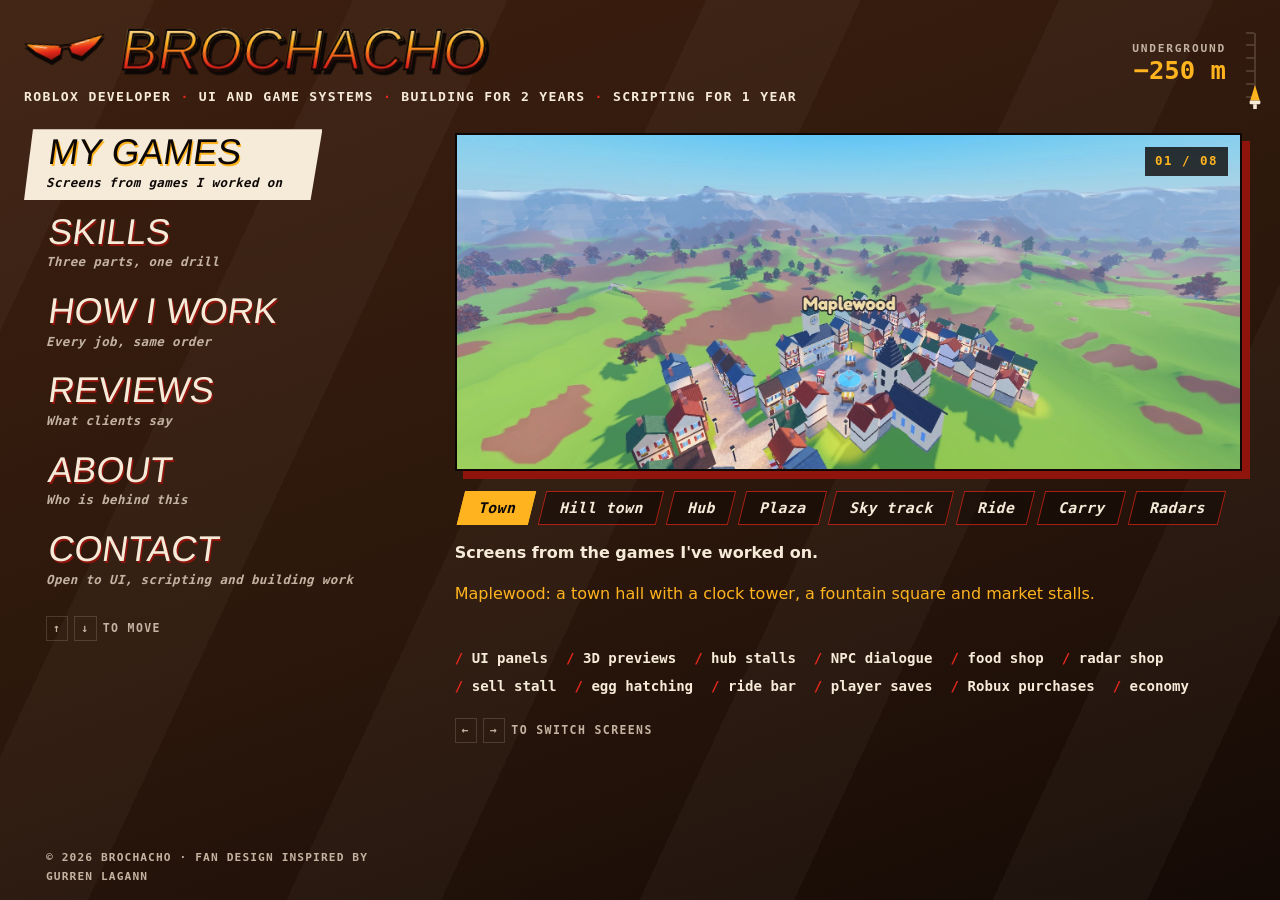
==== index.html @ 121274e8 "Connect reviews to the Cloudflare worker" ====
<!doctype html>
<html lang="en">
<head>
  <meta charset="utf-8">
  <meta name="viewport" content="width=device-width, initial-scale=1, viewport-fit=cover">
  <meta http-equiv="Content-Security-Policy" content="default-src 'none'; script-src 'self'; style-src 'self' 'unsafe-inline' https://fonts.googleapis.com/; font-src https://fonts.gstatic.com/; img-src 'self' data:; connect-src https://fatih-reviews.fatihinceoglu2009.workers.dev; base-uri 'none'; form-action 'none'; object-src 'none'">
  <meta name="referrer" content="no-referrer">
  <title>Brochacho Spiral Portfolio</title>
  <meta name="description" content="Brochacho, Roblox developer: UI, game systems, scripting and building.">
  <link rel="preconnect" href="https://fonts.googleapis.com">
  <link rel="preconnect" href="https://fonts.gstatic.com" crossorigin>
  <link rel="stylesheet" href="https://fonts.googleapis.com/css2?family=Chakra+Petch:ital,wght@0,500;0,600;0,700;1,600&family=Dela+Gothic+One&family=Zen+Kaku+Gothic+New:wght@400;500;700&display=swap">
  <link rel="stylesheet" href="styles.css?v=4">
</head>
<body>

<div class="sky" aria-hidden="true">
  <div class="layer z0 on"></div>
  <div class="layer z1"></div>
  <div class="layer z2"></div>
  <div class="layer z3"></div>
  <div class="layer z4"></div>
  <div class="layer z5"></div>
</div>
<canvas id="stars" aria-hidden="true"></canvas>
<canvas id="galaxy" aria-hidden="true"></canvas>

<div class="app">

  <header class="top">
    <div class="brand">
      <svg class="shades" viewBox="0 0 240 66" aria-hidden="true">
        <defs>
          <linearGradient id="lensGrad" x1="0" y1="0" x2="0" y2="1">
            <stop class="s0" offset="0"/><stop class="s1" offset=".55"/><stop class="s2" offset="1"/>
          </linearGradient>
        </defs>
        <path class="lens" d="M112 20 L6 3 L32 30 L76 60 L104 46 Z"/>
        <path class="lens" d="M128 20 L234 3 L208 30 L164 60 L136 46 Z"/>
        <path class="bridge" d="M104 24 Q120 15 136 24"/>
        <path class="glint" d="M32 14 L66 22"/>
        <path class="glint" d="M150 22 L190 15"/>
      </svg>
      <h1 class="name"><span>BROCHACHO</span></h1>
      <button class="rating" type="button" hidden aria-label="See reviews">
        <span class="r-avg"></span><span class="r-stars"></span><span class="r-count"></span>
      </button>
    </div>
    <p class="role"><span>Roblox developer</span><span>UI and game systems</span><span>Building for 2 years</span><span>Scripting for 1 year</span></p>
    <div class="alt" aria-hidden="true">
      <div class="alt-read"><span class="alt-zone">UNDERGROUND</span><span class="alt-num">−250 m</span></div>
      <div class="alt-track">
        <span class="alt-tick" style="--t:0"></span>
        <span class="alt-tick" style="--t:.2"></span>
        <span class="alt-tick" style="--t:.4"></span>
        <span class="alt-tick" style="--t:.6"></span>
        <span class="alt-tick" style="--t:.8"></span>
        <span class="alt-tick" style="--t:1"></span>
        <svg class="alt-drill" viewBox="0 0 20 40"><path d="M10 0 L18 26 L2 26 Z"/><rect x="1" y="26" width="18" height="6" rx="2"/><rect x="7" y="32" width="6" height="8"/></svg>
      </div>
    </div>
  </header>

  <nav class="menu" role="tablist" aria-orientation="vertical" aria-label="Sections">
    <button class="m-item" role="tab" id="m-games" aria-controls="p-games" aria-selected="true" tabindex="0">
      <span class="m-title">My Games</span><span class="m-sub">Screens from games I worked on</span>
    </button>
    <button class="m-item" role="tab" id="m-skills" aria-controls="p-skills" aria-selected="false" tabindex="-1">
      <span class="m-title">Skills</span><span class="m-sub">Three parts, one drill</span>
    </button>
    <button class="m-item" role="tab" id="m-method" aria-controls="p-method" aria-selected="false" tabindex="-1">
      <span class="m-title">How I Work</span><span class="m-sub">Every job, same order</span>
    </button>
    <button class="m-item" role="tab" id="m-reviews" aria-controls="p-reviews" aria-selected="false" tabindex="-1">
      <span class="m-title">Reviews</span><span class="m-sub">What clients say</span>
    </button>
    <button class="m-item" role="tab" id="m-about" aria-controls="p-about" aria-selected="false" tabindex="-1">
      <span class="m-title">About</span><span class="m-sub">Who is behind this</span>
    </button>
    <button class="m-item" role="tab" id="m-contact" aria-controls="p-contact" aria-selected="false" tabindex="-1">
      <span class="m-title">Contact</span><span class="m-sub">Open to UI, scripting and building work</span>
    </button>
    <p class="menu-hint"><kbd>↑</kbd><kbd>↓</kbd> to move</p>
  </nav>

  <main class="stage">

    <!-- My Games: filled from the GAMES array at the top of app.js -->
    <section class="panel" id="p-games" role="tabpanel" aria-labelledby="m-games">
      <div class="viewer">
        <div id="shot-stage" role="tabpanel">
          <figure class="screen">
            <img alt="" width="1914" height="801">
            <span class="s-count" aria-hidden="true"></span>
          </figure>
        </div>
        <div class="tabs" role="tablist" aria-label="Game screens"></div>
        <p class="lead-line">Screens from the games I've worked on.</p>
        <p class="cap" aria-live="polite"></p>
        <ul class="skills" aria-label="What I work on"></ul>
        <p class="hint"><kbd>←</kbd><kbd>→</kbd> to switch screens</p>
      </div>
    </section>

    <section class="panel" id="p-skills" role="tabpanel" aria-labelledby="m-skills" hidden>
      <p class="eyebrow"><span class="kj">螺旋力</span><span>Spiral power</span></p>
      <p class="lede">Three parts, one drill. The smallest spins at the core, the biggest is what players touch.</p>
      <div class="gattai">
        <div class="tip" aria-hidden="true"></div>
        <article class="part p1">
          <p class="kicker">Core · Lagann</p>
          <h3>Luau</h3>
          <p>Typed, modular code with server-side validation. Every system's heart spins here.</p>
          <ul class="chips"><li>--!strict</li><li>ModuleScript</li><li>task</li><li>Remote validation</li></ul>
        </article>
        <article class="part p2">
          <p class="kicker">Body · Gurren</p>
          <h3>Toolchain</h3>
          <p>Code lives in files and flows into Studio through Rojo. Maps and models stay in Team Create.</p>
          <ul class="chips"><li>Roblox Studio</li><li>Rojo</li><li>Wally</li><li>Rokit</li><li>StyLua</li><li>Selene</li><li>Git</li><li>Team Create</li></ul>
        </article>
        <article class="part p3">
          <p class="kicker">Combined · Gurren Lagann</p>
          <h3>Game systems</h3>
          <p>Everything a player sees on screen and should never lose.</p>
          <ul class="chips"><li>ScreenGui interfaces</li><li>ViewportFrame 3D previews</li><li>NPC dialogue</li><li>Stock and restock</li><li>Session-locked DataStore</li><li>ProcessReceipt</li><li>Studio MCP</li></ul>
        </article>
      </div>
    </section>

    <section class="panel" id="p-method" role="tabpanel" aria-labelledby="m-method" hidden>
      <p class="eyebrow"><span class="kj">掘削手順</span><span>The drill method</span></p>
      <p class="lede">Every job runs in the same order. Break the order and two people's code collides.</p>
      <ol class="steps">
        <li class="step" style="--i:0"><span class="n">01</span><h3>Pull</h3><p>Every session starts with <code>git pull</code>. Two of us share one repo, so conflicts get stopped before they start.</p></li>
        <li class="step" style="--i:1"><span class="n">02</span><h3>Write in files</h3><p>Code is written in files, not in Studio, and flows into Studio through Rojo.</p></li>
        <li class="step" style="--i:2"><span class="n">03</span><h3>Clean up</h3><p>After every change, StyLua formats the code and Selene catches mistakes.</p></li>
        <li class="step" style="--i:3"><span class="n">04</span><h3>Only what's asked</h3><p>On client work, only what was requested changes. If something else catches my eye, I ask first.</p></li>
        <li class="step" style="--i:4"><span class="n">05</span><h3>Ship</h3><p>A short commit that says what changed, then push.</p></li>
      </ol>
    </section>

    <section class="panel" id="p-reviews" role="tabpanel" aria-labelledby="m-reviews" hidden>
      <p class="eyebrow"><span class="kj">評価</span><span>What clients say</span></p>
      <div class="rev-summary" hidden>
        <span class="rev-avg"></span>
        <span class="rev-big"></span>
        <span class="rev-total"></span>
      </div>
      <p class="rev-empty">Loading reviews…</p>
      <ul class="rev-list" hidden></ul>

      <form class="rev-form" id="rev-form" novalidate>
        <h3>Leave a review</h3>
        <p class="rev-note">Worked with me? Use the one-time review code I gave you. Each code works for one review, so every review here comes from a real client.</p>
        <div class="form-row">
          <div class="field">
            <label class="lbl" for="rev-code">Review code</label>
            <input id="rev-code" type="text" maxlength="64" autocomplete="off" spellcheck="false">
          </div>
          <div class="field">
            <label class="lbl" for="rev-name">Your name</label>
            <input id="rev-name" type="text" maxlength="40" autocomplete="nickname">
          </div>
        </div>
        <div class="field">
          <span class="lbl" id="rev-rate-lbl">Rating</span>
          <div class="star-pick" role="radiogroup" aria-labelledby="rev-rate-lbl">
            <input type="radio" name="rev-stars" id="rev-s5" value="5" aria-label="5 stars" checked><label for="rev-s5" title="5 stars">★</label>
            <input type="radio" name="rev-stars" id="rev-s4" value="4" aria-label="4 stars"><label for="rev-s4" title="4 stars">★</label>
            <input type="radio" name="rev-stars" id="rev-s3" value="3" aria-label="3 stars"><label for="rev-s3" title="3 stars">★</label>
            <input type="radio" name="rev-stars" id="rev-s2" value="2" aria-label="2 stars"><label for="rev-s2" title="2 stars">★</label>
            <input type="radio" name="rev-stars" id="rev-s1" value="1" aria-label="1 star"><label for="rev-s1" title="1 star">★</label>
          </div>
        </div>
        <div class="field">
          <label class="lbl" for="rev-text">Your review</label>
          <textarea id="rev-text" rows="3" maxlength="600"></textarea>
        </div>
        <div class="form-actions">
          <button class="act" type="submit" id="rev-send">Send review</button>
          <p class="form-status" id="rev-status" aria-live="polite"></p>
        </div>
      </form>
    </section>

    <section class="panel" id="p-about" role="tabpanel" aria-labelledby="m-about" hidden>
      <div class="about">
        <div class="about-text">
          <p class="eyebrow"><span class="kj">自己紹介</span><span>About</span></p>
          <h2><span>Who the hell is Brochacho?</span></h2>
          <p class="intro">I build UI and game systems for Roblox: panels, shops, NPC dialogue, player saves. I've been building for 2 years and scripting for 1. Once I start drilling into a job, I don't stop until I'm through.</p>
          <article class="now">
            <p class="eyebrow">Main project · Roblox</p>
            <h3>Ride A Waifu</h3>
            <p class="meta">2-person team · Since October 2026 · Rojo + Team Create</p>
            <p>A collection game where you find characters sleeping across the map, wake them up, and ride back to your ranch together. My teammate builds the world, riding and the day-night cycle. I build the UI, the hub stalls, the economy screens and player saves.</p>
            <dl class="stats">
              <div><dt>Rarity tiers</dt><dd>6</dd></div>
              <div><dt>Stall NPCs</dt><dd>4</dd></div>
              <div><dt>Autosave</dt><dd>60 s</dd></div>
              <div><dt>Shop restock</dt><dd>5 min</dd></div>
              <div><dt>Commits, 15 mine</dt><dd>72</dd></div>
            </dl>
          </article>
          <blockquote class="quote">
            <p>Believe in the me that believes in you.</p>
            <cite>Kamina</cite>
          </blockquote>
        </div>
        <div class="hero-art">
          <div class="burst" aria-hidden="true"></div>
          <p class="kanji" aria-hidden="true">天元突破</p>
          <span class="rock r1" aria-hidden="true"></span>
          <span class="rock r2" aria-hidden="true"></span>
          <span class="rock r3" aria-hidden="true"></span>
          <svg class="drill" viewBox="0 0 220 460" role="img" aria-label="A red drill spinning upward">
            <defs>
              <pattern id="thread" patternUnits="userSpaceOnUse" width="220" height="44">
                <rect class="th-base" width="220" height="44"/>
                <polygon class="th-dark" points="0,-14 220,-50 220,-34 0,2"/>
                <polygon class="th-dark" points="0,30 220,-6 220,10 0,46"/>
                <polygon class="th-dark" points="0,74 220,38 220,54 0,90"/>
                <animateTransform attributeName="patternTransform" type="translate" from="0 0" to="0 -44" dur="0.32s" repeatCount="indefinite"/>
              </pattern>
              <linearGradient id="coneShade" x1="0" y1="0" x2="1" y2="0">
                <stop class="hi" offset="0" stop-opacity=".0"/>
                <stop class="hi" offset=".3" stop-opacity=".38"/>
                <stop class="hi" offset=".42" stop-opacity="0"/>
                <stop class="lo" offset=".7" stop-opacity=".15"/>
                <stop class="lo" offset="1" stop-opacity=".6"/>
              </linearGradient>
              <clipPath id="cone"><path d="M110 4 L202 340 L18 340 Z"/></clipPath>
            </defs>
            <g clip-path="url(#cone)">
              <rect width="220" height="340" fill="url(#thread)"/>
              <rect width="220" height="340" fill="url(#coneShade)"/>
            </g>
            <path class="edge" d="M110 4 L202 340 L18 340 Z"/>
            <rect class="shank" x="80" y="378" width="60" height="74" rx="6"/>
            <rect class="collar" x="10" y="336" width="200" height="46" rx="10"/>
          </svg>
          <p class="stamp">WHO THE HELL DO YOU THINK I AM?!</p>
        </div>
      </div>
    </section>

    <section class="panel contact" id="p-contact" role="tabpanel" aria-labelledby="m-contact" hidden>
      <p class="eyebrow"><span class="kj">天元突破</span><span>Contact</span></p>
      <h2 class="big"><span>Let's pierce the heavens together.</span></h2>
      <p class="lede">Need a UI, a build, a script or a whole system? Message me and tell me exactly what you want. That's what I'll make.</p>
      <div class="handles">
        <div class="handle">
          <span class="k">Discord</span>
          <span class="v">hayatsiz2</span>
          <div class="handle-actions">
            <button class="act copy" type="button" data-copy="hayatsiz2">Copy</button>
          </div>
        </div>
        <div class="handle">
          <span class="k">Roblox</span>
          <span class="v">fatihreis311</span>
          <div class="handle-actions">
            <button class="act copy" type="button" data-copy="fatihreis311">Copy</button>
            <a class="act ghost" href="https://www.roblox.com/search/users?keyword=fatihreis311" target="_blank" rel="noopener noreferrer">Find ↗</a>
          </div>
        </div>
      </div>
    </section>

  </main>

  <footer class="foot">© 2026 Brochacho · Fan design inspired by Gurren Lagann</footer>
</div>

<script src="app.js?v=4"></script>
</body>
</html>
---- styles.css ----
/* Layout: a one-screen app. A big slanted menu on the left climbs from underground (top item) to the galaxy (bottom item);
   the chosen section opens on the right while the sky behind it and the altimeter in the corner follow the climb. Single dark look by choice. */
:root {
  --void: #07050d;
  --earth: #2b170c;
  --clay: #7a4322;
  --rust: #561b10;
  --dusk: #1b1238;
  --crimson: #e5281b;
  --crimson-deep: #8e140c;
  --flame: #ffb41f;
  --spiral: #4cf3a0;
  --bone: #f6ebd8;
  --ash: #c4b3a1;
  --ink: #0d0806;
  --rule: rgba(246, 235, 216, .16);
  --panel: rgba(13, 8, 6, .55);

  --f-display: "Dela Gothic One", "Arial Black", Impact, sans-serif;
  --f-body: "Zen Kaku Gothic New", "Segoe UI", system-ui, sans-serif;
  --f-hud: "Chakra Petch", ui-monospace, Consolas, monospace;
  color-scheme: dark;
}

*, *::before, *::after { box-sizing: border-box; }
[hidden] { display: none !important; }
html, body { height: 100%; }
body {
  margin: 0;
  background: var(--void);
  color: var(--bone);
  font-family: var(--f-body);
  font-size: 1rem;
  line-height: 1.65;
  -webkit-font-smoothing: antialiased;
}
a { color: inherit; }
button { font: inherit; color: inherit; }
:focus-visible { outline: 3px solid var(--flame); outline-offset: 3px; }
code {
  font-family: var(--f-hud);
  font-size: .92em;
  background: rgba(246, 235, 216, .1);
  padding: .05em .35em;
  border-radius: 3px;
}

/* ---------- Sky: one layer per zone, cross-faded ---------- */
.sky { position: fixed; inset: 0; z-index: 0; pointer-events: none; background: var(--void); }
.sky .layer { position: absolute; inset: 0; opacity: 0; transition: opacity .7s ease; }
.sky .layer.on { opacity: 1; }
.z0 { background: linear-gradient(160deg, #3d1f0f 0%, var(--earth) 55%, #140a05 100%); }
.z1 { background: linear-gradient(160deg, #6e2615 0%, var(--rust) 50%, #250d08 100%); }
.z2 { background: linear-gradient(160deg, #521a3a 0%, #2c1443 50%, var(--dusk) 100%); }
.z3 { background: linear-gradient(160deg, #3b1752 0%, #221345 50%, #110c2a 100%); }
.z4 { background: linear-gradient(160deg, var(--dusk) 0%, #0e0a1d 60%, var(--void) 100%); }
.z5 { background: radial-gradient(circle at 70% 56%, #13223b 0%, #0a0a18 40%, var(--void) 75%); }
.sky::after {
  content: "";
  position: absolute;
  inset: 0;
  background: repeating-linear-gradient(115deg, rgba(246, 235, 216, .035) 0 140px, transparent 140px 320px);
}
#stars, #galaxy { position: fixed; inset: 0; width: 100%; height: 100%; z-index: 0; pointer-events: none; }
#galaxy { opacity: 0; }

/* ---------- App frame ---------- */
.app {
  position: relative;
  z-index: 1;
  height: 100%;
  overflow: hidden;
  display: grid;
  grid-template-columns: minmax(260px, 31%) minmax(0, 1fr);
  grid-template-rows: auto minmax(0, 1fr) auto;
  grid-template-areas: "top top" "menu stage" "foot stage";
  column-gap: clamp(24px, 3.5vw, 56px);
  padding-block: clamp(12px, 2.4vh, 24px) 14px;
  padding-left: max(24px, env(safe-area-inset-left, 0px));
  padding-right: max(24px, env(safe-area-inset-right, 0px));
}

/* Header: name, role line, altimeter */
.top {
  grid-area: top;
  display: grid;
  grid-template-columns: minmax(0, 1fr) auto;
  align-items: center;
  gap: 2px 24px;
  padding-bottom: clamp(10px, 2.4vh, 26px);
}
.brand { display: flex; flex-wrap: wrap; align-items: center; gap: 8px 14px; min-width: 0; }
.shades {
  flex: none;
  width: clamp(64px, 6.5vw, 104px);
  height: auto;
  transform: rotate(-7deg);
  filter: drop-shadow(0 4px 0 var(--ink));
}
.shades .lens { fill: url(#lensGrad); stroke: var(--ink); stroke-width: 3; stroke-linejoin: round; }
.shades .glint { stroke: var(--bone); stroke-width: 3; stroke-linecap: round; opacity: .75; }
.shades .bridge { fill: none; stroke: var(--ink); stroke-width: 5; stroke-linecap: round; }
.shades .s0 { stop-color: var(--flame); }
.shades .s1 { stop-color: var(--crimson); }
.shades .s2 { stop-color: var(--crimson-deep); }
.name {
  margin: 0;
  min-width: 0;
  font-family: var(--f-display);
  font-weight: 400;
  font-size: clamp(2rem, 4.4vw, 3.9rem);
  line-height: 1;
  white-space: nowrap;
}
.name span {
  display: inline-block;
  padding-right: .1em;
  transform: skewX(-9deg);
  background: linear-gradient(180deg, var(--bone) 0%, var(--flame) 36%, var(--crimson) 76%, var(--crimson-deep) 100%);
  -webkit-background-clip: text;
  background-clip: text;
  color: transparent;
  -webkit-text-stroke: 2px var(--ink);
  filter: drop-shadow(4px 4px 0 var(--ink));
  animation: slam .7s cubic-bezier(.2, 1.4, .4, 1) both;
}
@keyframes slam {
  0% { transform: skewX(-9deg) scale(1.22) translateY(-8px); }
  100% { transform: skewX(-9deg) scale(1) translateY(0); }
}
.role {
  grid-column: 1;
  margin: 6px 0 0;
  display: flex;
  flex-wrap: wrap;
  gap: .2em .7em;
  font-family: var(--f-hud);
  font-weight: 600;
  font-size: .82rem;
  letter-spacing: .1em;
  text-transform: uppercase;
}
.role span + span::before { content: "·"; margin-right: .7em; color: var(--crimson); }

.alt {
  grid-column: 2;
  grid-row: 1 / span 2;
  display: flex;
  align-items: center;
  gap: 12px;
  font-family: var(--f-hud);
  pointer-events: none;
}
.alt-read { text-align: right; line-height: 1.15; }
.alt-zone { display: block; font-size: .7rem; font-weight: 600; letter-spacing: .16em; color: var(--ash); }
.alt-num { display: block; min-width: 7ch; font-size: clamp(1.2rem, 2vw, 1.7rem); font-weight: 700; color: var(--flame); font-variant-numeric: tabular-nums; }
.alt-track { position: relative; width: 18px; height: 64px; border-right: 2px solid var(--rule); }
.alt-tick { position: absolute; right: 0; bottom: calc(var(--t) * 100%); width: 8px; height: 2px; background: var(--rule); transform: translateY(50%); }
.alt-drill {
  position: absolute;
  right: -7px;
  bottom: calc(var(--p, 0) * 100%);
  width: 12px;
  height: 24px;
  transform: translateY(50%);
  transition: bottom .5s cubic-bezier(.2, 1, .3, 1);
}
.alt-drill path { fill: var(--flame); }
.alt-drill rect { fill: var(--bone); }

/* Menu */
.menu {
  grid-area: menu;
  min-height: 0;
  overflow-y: auto;
  display: flex;
  flex-direction: column;
  align-items: flex-start;
  gap: clamp(0px, .9vh, 10px);
  scrollbar-width: none;
}
.m-item {
  position: relative;
  isolation: isolate;
  appearance: none;
  margin: 0;
  padding: 4px 26px 7px 22px;
  text-align: left;
  background: none;
  border: 0;
  cursor: pointer;
}
.m-item::before {
  content: "";
  position: absolute;
  inset: 0 -14px 0 0;
  z-index: -1;
  background: var(--bone);
  clip-path: polygon(3% 0, 100% 0, 96% 100%, 0 100%);
  transform: scaleX(0);
  transform-origin: left;
  transition: transform .24s cubic-bezier(.2, 1, .3, 1);
}
.m-item[aria-selected="true"]::before { transform: scaleX(1); }
.m-title {
  display: block;
  font-family: var(--f-display);
  font-size: clamp(1.6rem, 2.8vw, 2.6rem);
  line-height: 1.08;
  text-transform: uppercase;
  transform: skewX(-8deg);
  transform-origin: left bottom;
  text-shadow: .045em .045em 0 var(--crimson-deep);
  transition: color .2s ease;
}
.m-sub {
  display: block;
  margin-top: 1px;
  font-family: var(--f-hud);
  font-style: italic;
  font-weight: 600;
  font-size: .78rem;
  letter-spacing: .03em;
  color: var(--ash);
}
.m-item:hover .m-title { color: var(--flame); }
.m-item[aria-selected="true"] .m-title { color: var(--ink); text-shadow: .045em .045em 0 var(--flame); }
.m-item[aria-selected="true"] .m-sub { color: var(--ink); }

.menu-hint, .hint {
  margin: 6px 0 0;
  display: flex;
  align-items: center;
  gap: 6px;
  font-family: var(--f-hud);
  font-weight: 600;
  font-size: .72rem;
  letter-spacing: .12em;
  text-transform: uppercase;
  color: var(--ash);
}
.menu-hint { padding-left: 22px; margin-top: 10px; }
kbd { font: inherit; padding: 2px 6px; border: 1px solid var(--rule); }
@media (hover: none) { .menu-hint, .hint { display: none; } }

.foot {
  grid-area: foot;
  padding: 10px 0 0 22px;
  font-family: var(--f-hud);
  font-weight: 600;
  font-size: .7rem;
  letter-spacing: .1em;
  text-transform: uppercase;
  color: var(--ash);
}

/* Stage: the open section */
.stage {
  grid-area: stage;
  min-width: 0;
  min-height: 0;
  overflow-y: auto;
  overflow-x: hidden;
  padding: 4px 14px 24px 4px;
  scrollbar-width: thin;
  scrollbar-color: var(--crimson-deep) transparent;
}
.panel { display: grid; grid-template-columns: minmax(0, 1fr); gap: 16px; align-content: start; animation: panelIn .36s cubic-bezier(.2, 1.1, .3, 1); }
@keyframes panelIn {
  from { transform: translateX(32px) skewX(-3deg); filter: brightness(1.5); }
  to { transform: none; filter: none; }
}
.eyebrow {
  margin: 0;
  display: flex;
  flex-wrap: wrap;
  align-items: baseline;
  gap: .2rem .7rem;
  font-family: var(--f-hud);
  font-weight: 600;
  font-size: .8rem;
  letter-spacing: .16em;
  text-transform: uppercase;
  color: var(--flame);
}
.eyebrow .kj { font-family: var(--f-display); font-size: 1.05rem; letter-spacing: .08em; color: var(--bone); }
.lede { margin: 0; max-width: 40em; font-size: 1.05rem; color: var(--ash); }
.panel h2 {
  margin: 0;
  font-family: var(--f-display);
  font-weight: 400;
  font-size: clamp(1.8rem, 3.4vw, 2.9rem);
  line-height: 1.08;
  text-wrap: balance;
}
.panel h2 span { display: inline-block; transform: skewX(-8deg); text-shadow: .045em .045em 0 var(--crimson), .09em .09em 0 var(--ink); }

/* ---------- My Games viewer ---------- */
.viewer { display: grid; gap: 14px; max-width: 1000px; }
.screen {
  position: relative;
  margin: 0;
  max-width: 100%;
  aspect-ratio: 21 / 9;
  max-height: 46vh;
  overflow: hidden;
  background: var(--ink);
  border: 2px solid var(--ink);
  box-shadow: 8px 8px 0 var(--crimson-deep);
}
.screen img { display: block; width: 100%; height: 100%; object-fit: cover; }
.screen.swap img { animation: shotIn .34s cubic-bezier(.2, 1.2, .4, 1); }
@keyframes shotIn {
  from { transform: translateX(-16px) scale(1.05); filter: brightness(1.5); }
  to { transform: none; filter: none; }
}
.s-count {
  position: absolute;
  top: 12px;
  right: 12px;
  padding: 4px 10px;
  font-family: var(--f-hud);
  font-weight: 700;
  font-size: .78rem;
  letter-spacing: .12em;
  color: var(--flame);
  background: rgba(13, 8, 6, .8);
  font-variant-numeric: tabular-nums;
}
.tabs { display: flex; flex-wrap: wrap; gap: 8px 10px; margin-top: 6px; padding-left: 6px; }
.chip {
  appearance: none;
  margin: 0;
  padding: 7px 16px;
  font-family: var(--f-hud);
  font-style: italic;
  font-weight: 600;
  font-size: .92rem;
  line-height: 1.2;
  letter-spacing: .03em;
  color: var(--bone);
  background: rgba(13, 8, 6, .45);
  border: 1px solid color-mix(in srgb, var(--crimson) 70%, transparent);
  border-radius: 0;
  transform: skewX(-14deg);
  cursor: pointer;
  transition: background-color .15s ease, color .15s ease, border-color .15s ease;
}
.chip > span { display: inline-block; transform: skewX(14deg); }
.chip:hover { background: rgba(229, 40, 27, .24); }
.chip[aria-selected="true"] { background: var(--flame); border-color: var(--flame); color: var(--ink); }
.lead-line { margin: 2px 0 0; font-weight: 700; }
.cap { margin: 0; max-width: 46em; min-height: 3.3em; color: var(--flame); }
.skills { list-style: none; margin: 0; padding: 0; display: flex; flex-wrap: wrap; gap: 4px 18px; }
.skills li { font-family: var(--f-hud); font-weight: 600; font-size: .88rem; color: var(--bone); }
.skills li::before { content: "/ "; color: var(--crimson); }

/* ---------- Skills: three parts stacked into one drill ---------- */
.gattai { display: flex; flex-direction: column; align-items: center; gap: 7px; width: 100%; max-width: 780px; }
.tip {
  width: calc(62% - 56px);
  height: 52px;
  background: linear-gradient(90deg, var(--crimson-deep), var(--crimson) 50%, var(--crimson-deep));
  clip-path: polygon(50% 0, 100% 100%, 0 100%);
}
.part {
  --slope: 28px;
  width: 100%;
  padding: 16px calc(var(--slope) + clamp(14px, 2.4vw, 30px)) 18px;
  text-align: center;
  background: linear-gradient(90deg, var(--crimson-deep), #b81d14 50%, var(--crimson-deep));
  clip-path: polygon(var(--slope) 0, calc(100% - var(--slope)) 0, 100% 100%, 0 100%);
}
.p1 { width: 62%; }
.p2 { width: 81%; }
.kicker { margin: 0; font-family: var(--f-hud); font-weight: 600; font-size: .72rem; letter-spacing: .2em; text-transform: uppercase; color: var(--bone); opacity: .8; }
.part h3 { margin: 2px 0 4px; font-family: var(--f-display); font-weight: 400; font-size: clamp(1.25rem, 2.2vw, 1.6rem); line-height: 1.15; }
.part > p:not(.kicker) { margin: 0 auto; max-width: 46ch; font-size: .92rem; line-height: 1.55; }
.chips { list-style: none; margin: 10px 0 0; padding: 0; display: flex; flex-wrap: wrap; justify-content: center; gap: 5px; }
.chips li {
  padding: 3px 9px;
  font-family: var(--f-hud);
  font-weight: 600;
  font-size: .76rem;
  letter-spacing: .03em;
  background: rgba(13, 8, 6, .3);
  border: 1px solid rgba(246, 235, 216, .38);
}

/* ---------- How I work: steps angle off like a drill path ---------- */
.steps { list-style: none; margin: 0; padding: 0; display: grid; gap: 10px; max-width: 820px; }
.step {
  display: grid;
  grid-template-columns: 4rem minmax(0, 1fr);
  column-gap: 16px;
  align-items: center;
  margin-left: calc(var(--i) * clamp(0px, 2.6vw, 40px));
  padding: 12px 34px 12px 18px;
  background: var(--panel);
  clip-path: polygon(0 0, 100% 0, calc(100% - 18px) 100%, 0 100%);
}
.step .n { grid-row: span 2; font-family: var(--f-display); font-size: 2.3rem; line-height: 1; color: transparent; -webkit-text-stroke: 1.5px var(--flame); }
.step h3 { margin: 0; font-family: var(--f-display); font-weight: 400; font-size: 1.12rem; line-height: 1.25; }
.step p { margin: 2px 0 0; font-size: .93rem; line-height: 1.55; color: var(--ash); }

/* ---------- About ---------- */
.about { display: grid; grid-template-columns: minmax(0, 1.15fr) minmax(0, .85fr); gap: clamp(16px, 3vw, 40px); align-items: center; }
.about-text { min-width: 0; display: grid; gap: 14px; align-content: start; }
.intro { margin: 0; max-width: 36em; font-size: 1.05rem; color: var(--ash); }
.now {
  display: grid;
  gap: 6px;
  padding: 16px 20px 18px;
  background: var(--panel);
  border: 2px solid var(--crimson);
  clip-path: polygon(0 0, calc(100% - 20px) 0, 100% 20px, 100% 100%, 20px 100%, 0 calc(100% - 20px));
}
.now .eyebrow { font-size: .72rem; }
.now h3 { margin: 0; font-family: var(--f-display); font-weight: 400; font-size: 1.6rem; line-height: 1.1; color: var(--flame); }
.now .meta { margin: 0; font-family: var(--f-hud); font-weight: 600; font-size: .8rem; letter-spacing: .06em; color: var(--ash); }
.now p { margin: 0; font-size: .95rem; }
.stats { margin: 8px 0 0; display: flex; flex-wrap: wrap; gap: 10px 22px; }
.stats div { display: flex; flex-direction: column; }
.stats dd { order: -1; margin: 0; font-family: var(--f-hud); font-weight: 700; font-size: 1.3rem; line-height: 1.1; color: var(--bone); font-variant-numeric: tabular-nums; }
.stats dt { font-family: var(--f-hud); font-weight: 600; font-size: .7rem; letter-spacing: .08em; text-transform: uppercase; color: var(--ash); }
.quote { margin: 4px 0 0; }
.quote p { margin: 0; font-family: var(--f-display); font-size: clamp(1.1rem, 1.8vw, 1.35rem); line-height: 1.25; }
.quote cite { display: block; margin-top: 4px; font-family: var(--f-hud); font-style: normal; font-weight: 700; font-size: .74rem; letter-spacing: .18em; text-transform: uppercase; color: var(--crimson); }

.hero-art {
  position: relative;
  min-width: 0;
  height: min(58vh, 520px);
  display: grid;
  place-items: center;
  isolation: isolate;
}
.burst {
  position: absolute;
  inset: -30%;
  z-index: -2;
  background: repeating-conic-gradient(from 0deg at 50% 50%,
    color-mix(in srgb, var(--flame) 26%, transparent) 0deg 1.4deg,
    transparent 1.4deg 6deg);
  -webkit-mask-image: radial-gradient(circle at 50% 50%, transparent 9%, #000 24%, transparent 60%);
  mask-image: radial-gradient(circle at 50% 50%, transparent 9%, #000 24%, transparent 60%);
  animation: spin 70s linear infinite;
}
@keyframes spin { to { rotate: 360deg; } }
.kanji {
  position: absolute;
  z-index: -1;
  top: 0;
  right: 0;
  margin: 0;
  writing-mode: vertical-rl;
  font-family: var(--f-display);
  font-size: clamp(2.6rem, 5vw, 4.6rem);
  line-height: 1;
  color: transparent;
  -webkit-text-stroke: 1.5px color-mix(in srgb, var(--flame) 45%, transparent);
  pointer-events: none;
  user-select: none;
}
.drill {
  height: 92%;
  width: auto;
  max-width: 100%;
  rotate: 16deg;
  filter: drop-shadow(12px 14px 0 rgba(0, 0, 0, .45));
  animation: rumble .16s steps(2) infinite;
}
@keyframes rumble {
  0% { translate: 0 0; }
  50% { translate: 1px -1px; }
  100% { translate: -1px 1px; }
}
.drill .th-base { fill: var(--crimson); }
.drill .th-dark { fill: var(--crimson-deep); }
.drill .hi { stop-color: var(--bone); }
.drill .lo { stop-color: var(--ink); }
.drill .collar { fill: var(--flame); stroke: var(--ink); stroke-width: 4; }
.drill .shank { fill: var(--clay); stroke: var(--ink); stroke-width: 4; }
.drill .edge { fill: none; stroke: var(--ink); stroke-width: 4; stroke-linejoin: round; }
.rock {
  position: absolute;
  z-index: 1;
  width: var(--s);
  aspect-ratio: 1;
  background: var(--clay);
  clip-path: polygon(20% 0, 85% 12%, 100% 60%, 62% 100%, 8% 78%, 0 30%);
  animation: drift 5s ease-in-out infinite alternate;
}
.r1 { --s: 24px; --dx: -14px; --dy: -18px; top: 6%; left: 22%; }
.r2 { --s: 14px; --dx: 12px; --dy: -22px; top: 2%; left: 60%; animation-duration: 4s; }
.r3 { --s: 30px; --dx: 18px; --dy: -10px; top: 18%; right: 8%; animation-duration: 6s; background: var(--earth); }
@keyframes drift { to { translate: var(--dx) var(--dy); rotate: 50deg; } }
.stamp {
  position: absolute;
  z-index: 2;
  left: 0;
  bottom: 8%;
  max-width: 10em;
  margin: 0;
  padding: 9px 13px;
  font-family: var(--f-display);
  font-size: clamp(.85rem, 1.3vw, 1.05rem);
  line-height: 1.2;
  color: var(--bone);
  background: var(--crimson);
  box-shadow: 6px 6px 0 var(--ink);
  transform: rotate(-8deg);
}

/* ---------- Contact ---------- */
.contact { max-width: 38rem; padding-top: clamp(0px, 3vh, 36px); }
.big { font-size: clamp(2.2rem, 5vw, 4.4rem) !important; line-height: 1.02 !important; }
.big span {
  text-shadow: none !important;
  background: linear-gradient(180deg, var(--bone) 0%, var(--flame) 40%, var(--crimson) 85%);
  -webkit-background-clip: text;
  background-clip: text;
  color: transparent;
  -webkit-text-stroke: 2px var(--ink);
  filter: drop-shadow(4px 4px 0 var(--ink));
  padding-right: .08em;
}
.handles { display: grid; gap: 10px; margin-top: 6px; }
.handle {
  display: grid;
  grid-template-columns: 6rem minmax(0, 1fr) auto;
  align-items: center;
  gap: 8px 14px;
  padding: 12px 16px;
  background: rgba(13, 8, 6, .65);
  border: 1px solid var(--rule);
  clip-path: polygon(0 0, calc(100% - 14px) 0, 100% 14px, 100% 100%, 14px 100%, 0 calc(100% - 14px));
}
.handle .k { font-family: var(--f-hud); font-weight: 700; font-size: .74rem; letter-spacing: .18em; text-transform: uppercase; color: var(--flame); }
.handle .v { min-width: 0; font-family: var(--f-display); font-size: clamp(1.1rem, 2vw, 1.4rem); line-height: 1.2; overflow-wrap: anywhere; user-select: all; }
.handle-actions { display: flex; flex-wrap: wrap; gap: 8px; justify-content: flex-end; }
.act {
  appearance: none;
  display: inline-block;
  margin: 0;
  padding: 8px 14px;
  font-family: var(--f-hud);
  font-weight: 700;
  font-size: .8rem;
  letter-spacing: .1em;
  text-transform: uppercase;
  text-decoration: none;
  color: var(--bone);
  background: var(--crimson);
  border: 0;
  border-radius: 0;
  cursor: pointer;
  clip-path: polygon(8px 0, 100% 0, 100% calc(100% - 8px), calc(100% - 8px) 100%, 0 100%, 0 8px);
  transition: background-color .15s ease;
}
.act:hover { background: var(--crimson-deep); }
.act.ghost { background: rgba(246, 235, 216, .12); }
.act.ghost:hover { background: rgba(246, 235, 216, .22); }

/* ---------- Reviews ---------- */
.rating {
  appearance: none;
  flex: none;
  display: inline-flex;
  align-items: baseline;
  gap: 7px;
  margin: 0;
  padding: 5px 12px;
  font-family: var(--f-hud);
  font-weight: 700;
  font-size: .95rem;
  color: var(--bone);
  background: rgba(13, 8, 6, .55);
  border: 1px solid var(--rule);
  border-radius: 0;
  cursor: pointer;
  font-variant-numeric: tabular-nums;
}
.rating:hover { border-color: var(--flame); }
.stars { letter-spacing: .08em; color: var(--flame); white-space: nowrap; }
.stars .off { color: rgba(246, 235, 216, .22); }
.r-count { color: var(--ash); }

.rev-summary { display: flex; flex-wrap: wrap; align-items: center; gap: 8px 18px; }
.rev-avg { font-family: var(--f-display); font-size: clamp(2.6rem, 5vw, 3.6rem); line-height: 1; text-shadow: .05em .05em 0 var(--crimson); font-variant-numeric: tabular-nums; }
.rev-big .stars { font-size: 1.6rem; }
.rev-total { font-family: var(--f-hud); font-weight: 600; font-size: .9rem; color: var(--ash); }
.rev-empty { margin: 0; max-width: 900px; padding: 16px 18px; border: 1px dashed var(--rule); color: var(--ash); }
.rev-list {
  list-style: none;
  margin: 0;
  padding: 0;
  max-width: 900px;
  display: grid;
  grid-template-columns: repeat(auto-fill, minmax(min(100%, 280px), 1fr));
  gap: 12px;
}
.rev {
  display: grid;
  gap: 8px;
  align-content: start;
  padding: 16px 18px;
  background: var(--panel);
  border: 1px solid var(--rule);
  clip-path: polygon(0 0, calc(100% - 14px) 0, 100% 14px, 100% 100%, 0 100%);
}
.rev blockquote { margin: 0; }
.rev blockquote p { margin: 0; overflow-wrap: anywhere; }
.rev .who { margin: 0; display: flex; flex-wrap: wrap; gap: 2px 8px; font-family: var(--f-hud); font-weight: 700; font-size: .8rem; letter-spacing: .06em; text-transform: uppercase; }
.rev .who span + span::before { content: "·"; margin-right: 8px; color: var(--crimson); }
.rev .work, .rev .when { color: var(--ash); font-weight: 600; }
.rev-admin { display: flex; flex-wrap: wrap; align-items: center; gap: 8px; font-family: var(--f-hud); font-size: .8rem; color: var(--ash); }

.rev-form {
  max-width: 900px;
  display: grid;
  gap: 12px;
  margin-top: 6px;
  padding: 18px clamp(14px, 2.4vw, 22px) 20px;
  background: rgba(13, 8, 6, .62);
  border: 2px solid var(--crimson);
  clip-path: polygon(0 0, calc(100% - 20px) 0, 100% 20px, 100% 100%, 20px 100%, 0 calc(100% - 20px));
}
.rev-form h3 { margin: 0; font-family: var(--f-display); font-weight: 400; font-size: 1.35rem; }
.rev-note { margin: 0; font-size: .95rem; color: var(--ash); }
.rev-note strong { color: var(--bone); }
.form-row { display: grid; grid-template-columns: repeat(2, minmax(0, 1fr)); gap: 12px; }
.field { display: grid; gap: 5px; min-width: 0; }
.lbl { font-family: var(--f-hud); font-weight: 700; font-size: .72rem; letter-spacing: .16em; text-transform: uppercase; color: var(--flame); }
.lbl .opt { color: var(--ash); font-weight: 600; letter-spacing: .06em; text-transform: none; }
.rev-form input[type="text"], .rev-form textarea {
  width: 100%;
  margin: 0;
  padding: 9px 12px;
  font: inherit;
  font-size: .95rem;
  color: var(--bone);
  background: rgba(246, 235, 216, .06);
  border: 1px solid var(--rule);
  border-radius: 0;
  resize: vertical;
}
.rev-form input[type="text"]:focus, .rev-form textarea:focus { outline: none; border-color: var(--flame); background: rgba(246, 235, 216, .1); }
.rev-form ::placeholder { color: rgba(196, 179, 161, .55); }
.paste-box { display: grid; gap: 6px; padding-bottom: 12px; border-bottom: 1px dashed var(--rule); }
.paste-box .act { justify-self: start; }
.star-pick { position: relative; display: inline-flex; flex-direction: row-reverse; justify-content: flex-end; gap: 2px; }
.star-pick input { position: absolute; width: 1px; height: 1px; opacity: 0; }
.star-pick label { padding: 0 3px; font-size: 1.8rem; line-height: 1; color: rgba(246, 235, 216, .22); cursor: pointer; }
.star-pick input:checked ~ label { color: var(--flame); }
.star-pick input:focus-visible + label { outline: 2px solid var(--flame); outline-offset: 2px; }
.form-actions { display: flex; flex-wrap: wrap; align-items: center; gap: 10px 14px; }
.form-status { margin: 0; min-height: 1.4em; font-family: var(--f-hud); font-weight: 600; font-size: .86rem; color: var(--flame); }
.act.small { padding: 5px 10px; font-size: .72rem; }
.act:disabled { opacity: .5; cursor: not-allowed; }

.codes-box {
  max-width: 900px;
  display: grid;
  gap: 10px;
  padding: 16px clamp(14px, 2.4vw, 22px);
  background: rgba(13, 8, 6, .62);
  border: 2px dashed var(--flame);
}
.codes-box h3 { margin: 0; font-family: var(--f-display); font-weight: 400; font-size: 1.2rem; }
.code-list { list-style: none; margin: 0; padding: 0; display: grid; gap: 6px; max-height: 220px; overflow-y: auto; }
.code-list li {
  display: flex;
  flex-wrap: wrap;
  align-items: center;
  gap: 6px 12px;
  padding: 8px 12px;
  background: rgba(246, 235, 216, .05);
  border: 1px solid var(--rule);
}
.code-list code { padding: 0; font-size: 1rem; letter-spacing: .08em; color: var(--bone); background: none; }
.code-list .used code { color: var(--ash); text-decoration: line-through; }
.code-list .code-empty { color: var(--ash); font-size: .92rem; }
.code-state { margin-right: auto; font-family: var(--f-hud); font-weight: 600; font-size: .78rem; color: var(--ash); }
#rev-code { font-family: var(--f-hud); letter-spacing: .08em; text-transform: uppercase; }

/* ---------- Short screens and phones ---------- */
@media (min-width: 900px) and (max-height: 720px) {
  .m-title { font-size: clamp(1.4rem, 2.3vw, 2rem); }
  .m-sub { font-size: .72rem; }
  .shades { width: 64px; }
  .name { font-size: clamp(1.8rem, 3.4vw, 2.8rem); }
}
@media (max-width: 899px) {
  html, body { height: auto; }
  .app {
    height: auto;
    overflow: visible;
    grid-template-columns: minmax(0, 1fr);
    grid-template-rows: auto;
    grid-template-areas: "top" "menu" "stage" "foot";
    padding-left: max(16px, env(safe-area-inset-left, 0px));
    padding-right: max(16px, env(safe-area-inset-right, 0px));
  }
  .top { grid-template-columns: minmax(0, 1fr); }
  .alt { grid-column: 1; grid-row: auto; justify-content: flex-start; margin-top: 10px; }
  .alt-read { text-align: left; }
  .alt-track { display: none; }
  .menu { flex-direction: row; flex-wrap: wrap; overflow: visible; gap: 8px; margin-bottom: 18px; }
  .m-item { padding: 6px 14px; border: 1px solid var(--rule); }
  .m-item::before { inset: 0; clip-path: none; }
  .m-title { font-size: 1rem; }
  .m-sub { display: none; }
  .stage { overflow: visible; padding: 0 0 24px; }
  .foot { padding: 8px 0 0; }
  .about { grid-template-columns: minmax(0, 1fr); }
  .hero-art { height: 320px; }
  .handle { grid-template-columns: minmax(0, 1fr) auto; }
  .handle .k { grid-column: 1 / -1; }
}
@media (max-width: 600px) {
  .screen { aspect-ratio: 16 / 9; }
  .part { --slope: 10px; }
  .p1, .p2 { width: 100%; }
  .tip { width: 56%; height: 44px; }
  .step { margin-left: 0; }
  .form-row { grid-template-columns: minmax(0, 1fr); }
}

@media (prefers-reduced-motion: reduce) {
  *, *::before, *::after { animation: none !important; transition: none !important; }
}
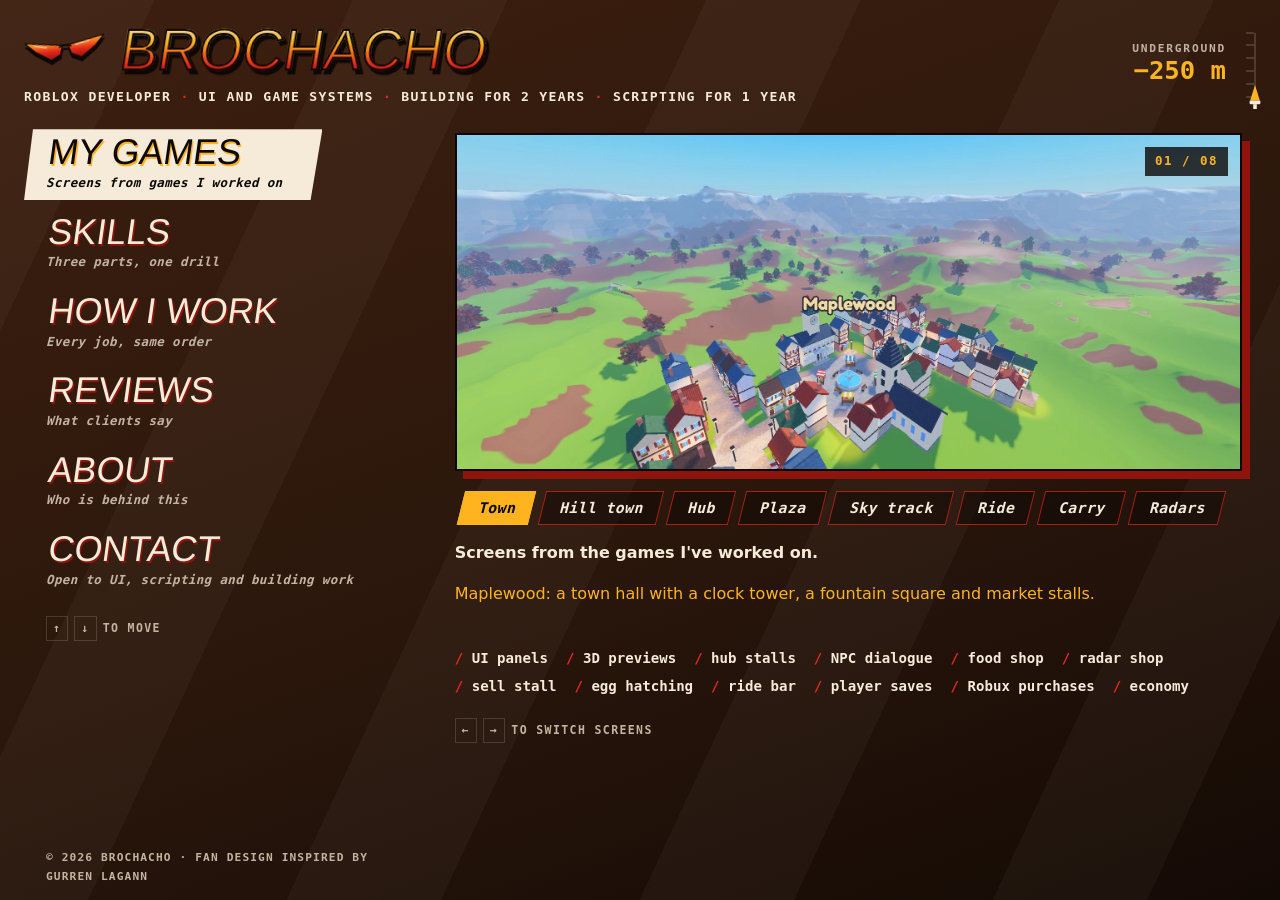
==== commit 83a714f3: "Reviews on D1: hashed one-time codes, atomic use, text cleaning, hide/delete in admin" ====
--- a/index.html
+++ b/index.html
@@ -10,7 +10,7 @@
   <link rel="preconnect" href="https://fonts.googleapis.com">
   <link rel="preconnect" href="https://fonts.gstatic.com" crossorigin>
   <link rel="stylesheet" href="https://fonts.googleapis.com/css2?family=Chakra+Petch:ital,wght@0,500;0,600;0,700;1,600&family=Dela+Gothic+One&family=Zen+Kaku+Gothic+New:wght@400;500;700&display=swap">
-  <link rel="stylesheet" href="styles.css?v=4">
+  <link rel="stylesheet" href="styles.css?v=5">
 </head>
 <body>
 
@@ -156,7 +156,7 @@
         <div class="form-row">
           <div class="field">
             <label class="lbl" for="rev-code">Review code</label>
-            <input id="rev-code" type="text" maxlength="64" autocomplete="off" spellcheck="false">
+            <input id="rev-code" type="text" maxlength="20" autocomplete="off" spellcheck="false" placeholder="XXXX-XXXX-XXXX">
           </div>
           <div class="field">
             <label class="lbl" for="rev-name">Your name</label>
@@ -273,6 +273,6 @@
   <footer class="foot">© 2026 Brochacho · Fan design inspired by Gurren Lagann</footer>
 </div>
 
-<script src="app.js?v=4"></script>
+<script src="app.js?v=5"></script>
 </body>
 </html>
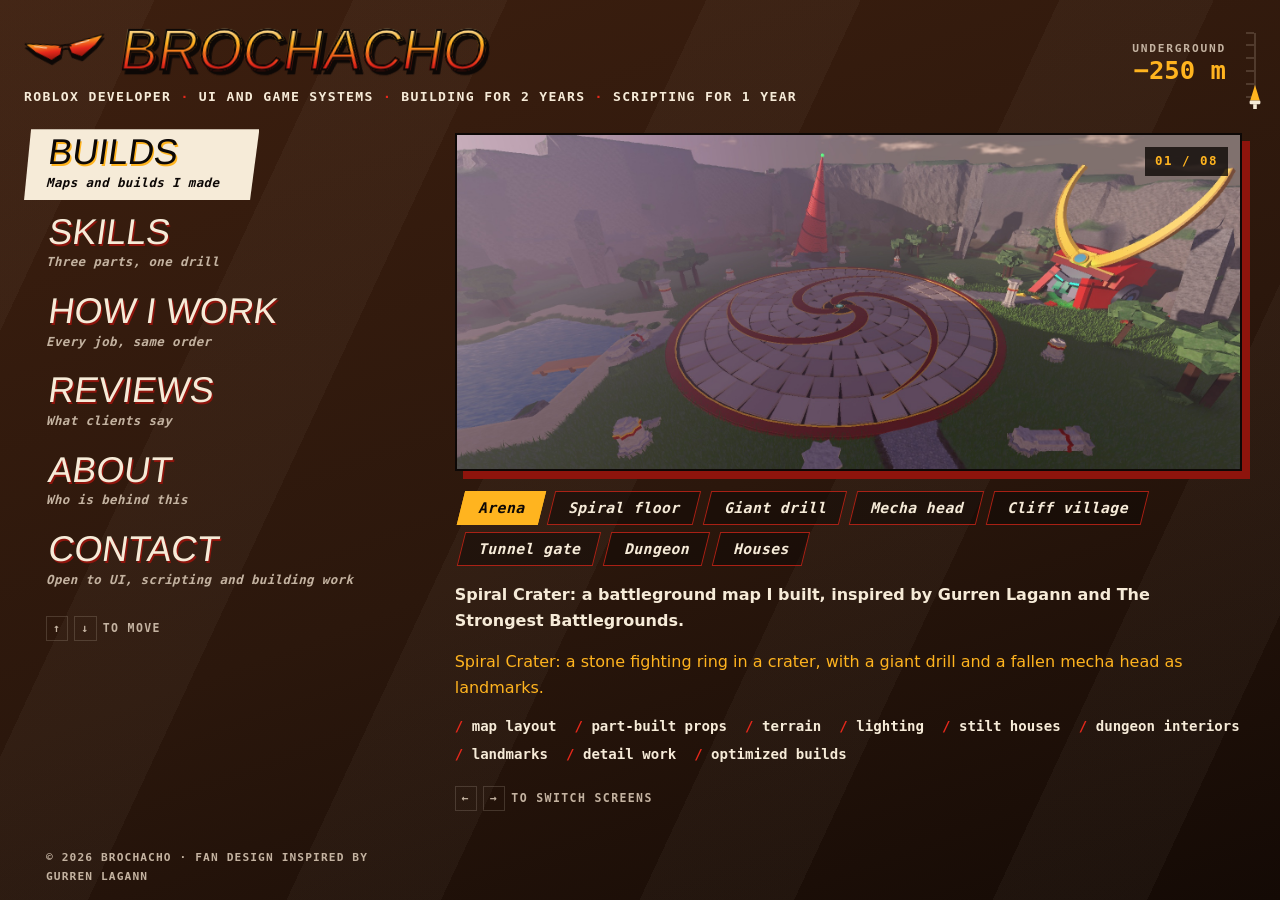
==== commit f59c17ed: "Builds section: Spiral Crater screenshots replace the old game screens Co-Authored-By: Claude Opus 5" ====
--- a/index.html
+++ b/index.html
@@ -10,7 +10,7 @@
   <link rel="preconnect" href="https://fonts.googleapis.com">
   <link rel="preconnect" href="https://fonts.gstatic.com" crossorigin>
   <link rel="stylesheet" href="https://fonts.googleapis.com/css2?family=Chakra+Petch:ital,wght@0,500;0,600;0,700;1,600&family=Dela+Gothic+One&family=Zen+Kaku+Gothic+New:wght@400;500;700&display=swap">
-  <link rel="stylesheet" href="styles.css?v=5">
+  <link rel="stylesheet" href="styles.css?v=6">
 </head>
 <body>
 
@@ -63,7 +63,7 @@
 
   <nav class="menu" role="tablist" aria-orientation="vertical" aria-label="Sections">
     <button class="m-item" role="tab" id="m-games" aria-controls="p-games" aria-selected="true" tabindex="0">
-      <span class="m-title">My Games</span><span class="m-sub">Screens from games I worked on</span>
+      <span class="m-title">Builds</span><span class="m-sub">Maps and builds I made</span>
     </button>
     <button class="m-item" role="tab" id="m-skills" aria-controls="p-skills" aria-selected="false" tabindex="-1">
       <span class="m-title">Skills</span><span class="m-sub">Three parts, one drill</span>
@@ -85,17 +85,17 @@
 
   <main class="stage">
 
-    <!-- My Games: filled from the GAMES array at the top of app.js -->
+    <!-- Builds: filled from the BUILDS array at the top of app.js -->
     <section class="panel" id="p-games" role="tabpanel" aria-labelledby="m-games">
       <div class="viewer">
         <div id="shot-stage" role="tabpanel">
           <figure class="screen">
-            <img alt="" width="1914" height="801">
+            <img alt="" width="1914" height="778">
             <span class="s-count" aria-hidden="true"></span>
           </figure>
         </div>
-        <div class="tabs" role="tablist" aria-label="Game screens"></div>
-        <p class="lead-line">Screens from the games I've worked on.</p>
+        <div class="tabs" role="tablist" aria-label="Build screens"></div>
+        <p class="lead-line">Spiral Crater: a battleground map I built, inspired by Gurren Lagann and The Strongest Battlegrounds.</p>
         <p class="cap" aria-live="polite"></p>
         <ul class="skills" aria-label="What I work on"></ul>
         <p class="hint"><kbd>←</kbd><kbd>→</kbd> to switch screens</p>
@@ -273,6 +273,6 @@
   <footer class="foot">© 2026 Brochacho · Fan design inspired by Gurren Lagann</footer>
 </div>
 
-<script src="app.js?v=5"></script>
+<script src="app.js?v=6"></script>
 </body>
 </html>
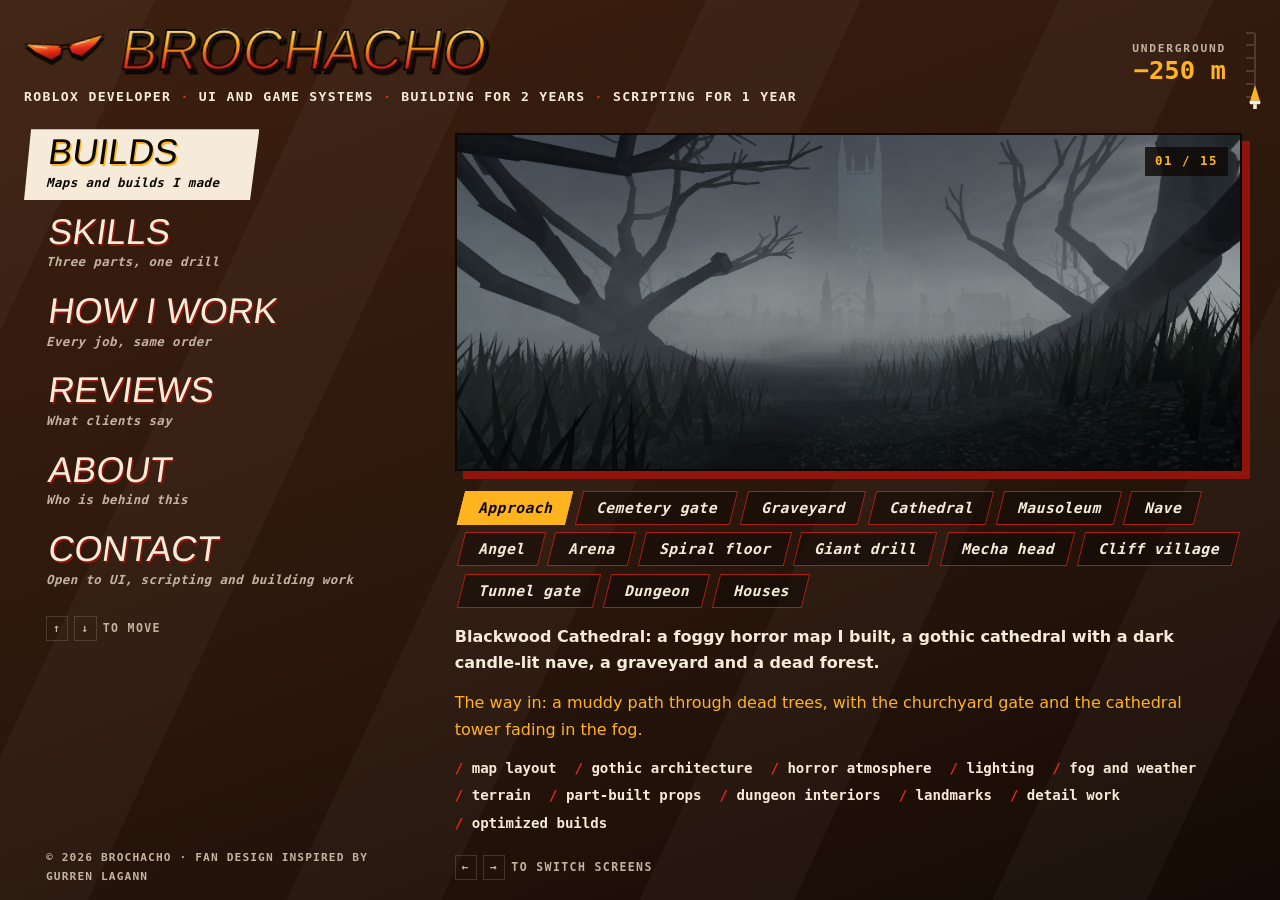
==== commit 9006fb8b: "Builds: add Blackwood Cathedral (foggy horror cathedral and graveyard); lead line follows the select" ====
--- a/index.html
+++ b/index.html
@@ -10,7 +10,7 @@
   <link rel="preconnect" href="https://fonts.googleapis.com">
   <link rel="preconnect" href="https://fonts.gstatic.com" crossorigin>
   <link rel="stylesheet" href="https://fonts.googleapis.com/css2?family=Chakra+Petch:ital,wght@0,500;0,600;0,700;1,600&family=Dela+Gothic+One&family=Zen+Kaku+Gothic+New:wght@400;500;700&display=swap">
-  <link rel="stylesheet" href="styles.css?v=6">
+  <link rel="stylesheet" href="styles.css?v=7">
 </head>
 <body>
 
@@ -273,6 +273,6 @@
   <footer class="foot">© 2026 Brochacho · Fan design inspired by Gurren Lagann</footer>
 </div>
 
-<script src="app.js?v=6"></script>
+<script src="app.js?v=7"></script>
 </body>
 </html>
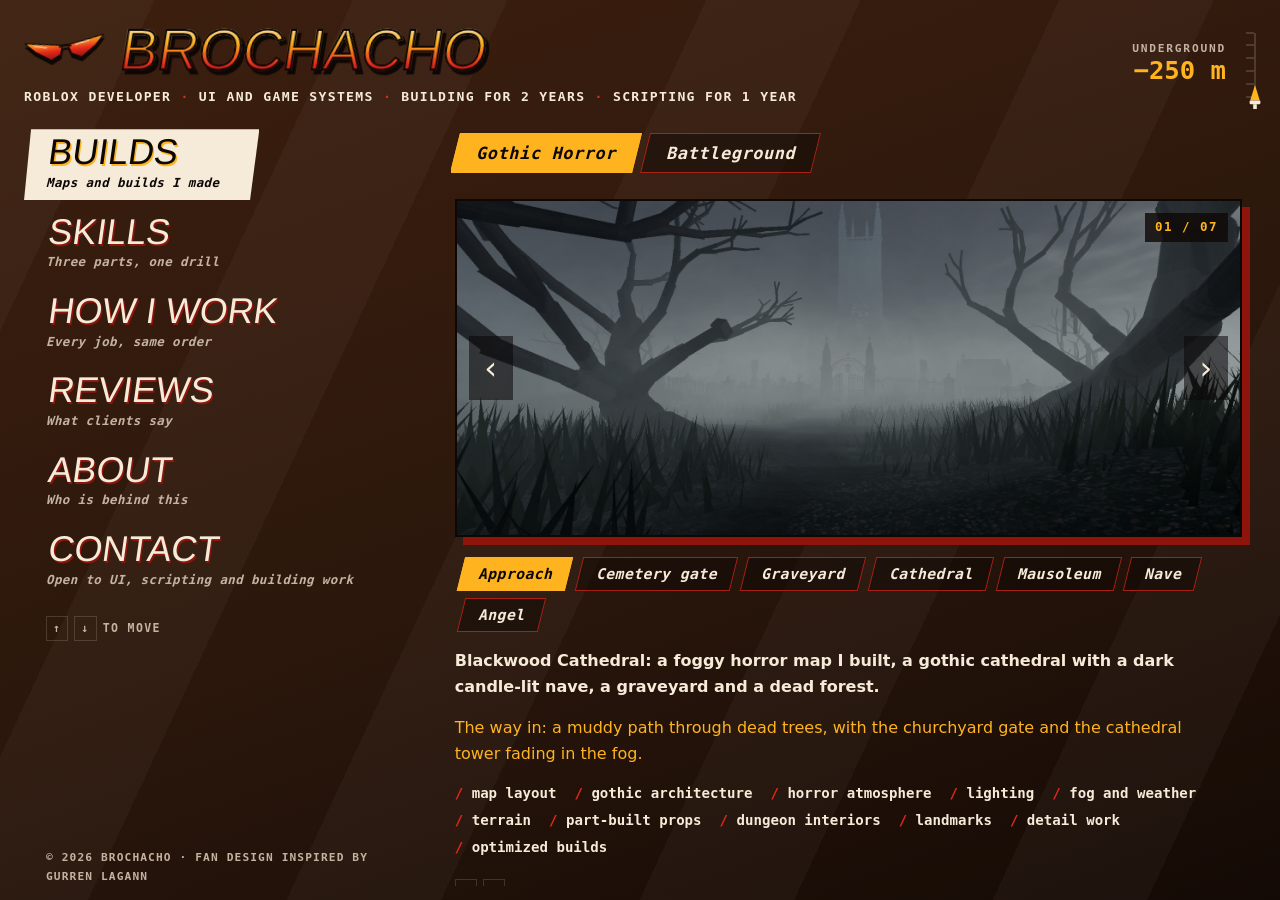
==== commit 05a71c4b: "Builds: map tabs on top (Gothic Horror, Battleground) and prev/next arrows on the screenshot Co-Auth" ====
--- a/index.html
+++ b/index.html
@@ -10,7 +10,7 @@
   <link rel="preconnect" href="https://fonts.googleapis.com">
   <link rel="preconnect" href="https://fonts.gstatic.com" crossorigin>
   <link rel="stylesheet" href="https://fonts.googleapis.com/css2?family=Chakra+Petch:ital,wght@0,500;0,600;0,700;1,600&family=Dela+Gothic+One&family=Zen+Kaku+Gothic+New:wght@400;500;700&display=swap">
-  <link rel="stylesheet" href="styles.css?v=7">
+  <link rel="stylesheet" href="styles.css?v=8">
 </head>
 <body>
 
@@ -273,6 +273,6 @@
   <footer class="foot">© 2026 Brochacho · Fan design inspired by Gurren Lagann</footer>
 </div>
 
-<script src="app.js?v=7"></script>
+<script src="app.js?v=8"></script>
 </body>
 </html>
--- a/styles.css
+++ b/styles.css
@@ -730,3 +730,14 @@
 @media (prefers-reduced-motion: reduce) {
   *, *::before, *::after { animation: none !important; transition: none !important; }
 }
+
+/* Builds: map tabs on top and arrows on the screenshot */
+.projects { display: flex; flex-wrap: wrap; gap: 8px; margin: 0 0 12px; }
+.projects .chip { font-size: 1.05rem; padding: 9px 20px; letter-spacing: .04em; }
+.screen { position: relative; }
+.s-nav { position: absolute; top: 50%; transform: translateY(-50%); width: 44px; height: 64px; border: 0;
+  background: rgba(10, 6, 6, .55); color: var(--bone); font-size: 2rem; line-height: 1; cursor: pointer; z-index: 2; }
+.s-nav:hover { background: var(--flame); color: var(--ink); }
+.s-nav:focus-visible { outline: 2px solid var(--flame); outline-offset: 2px; }
+.s-prev { left: 12px; }
+.s-next { right: 12px; }
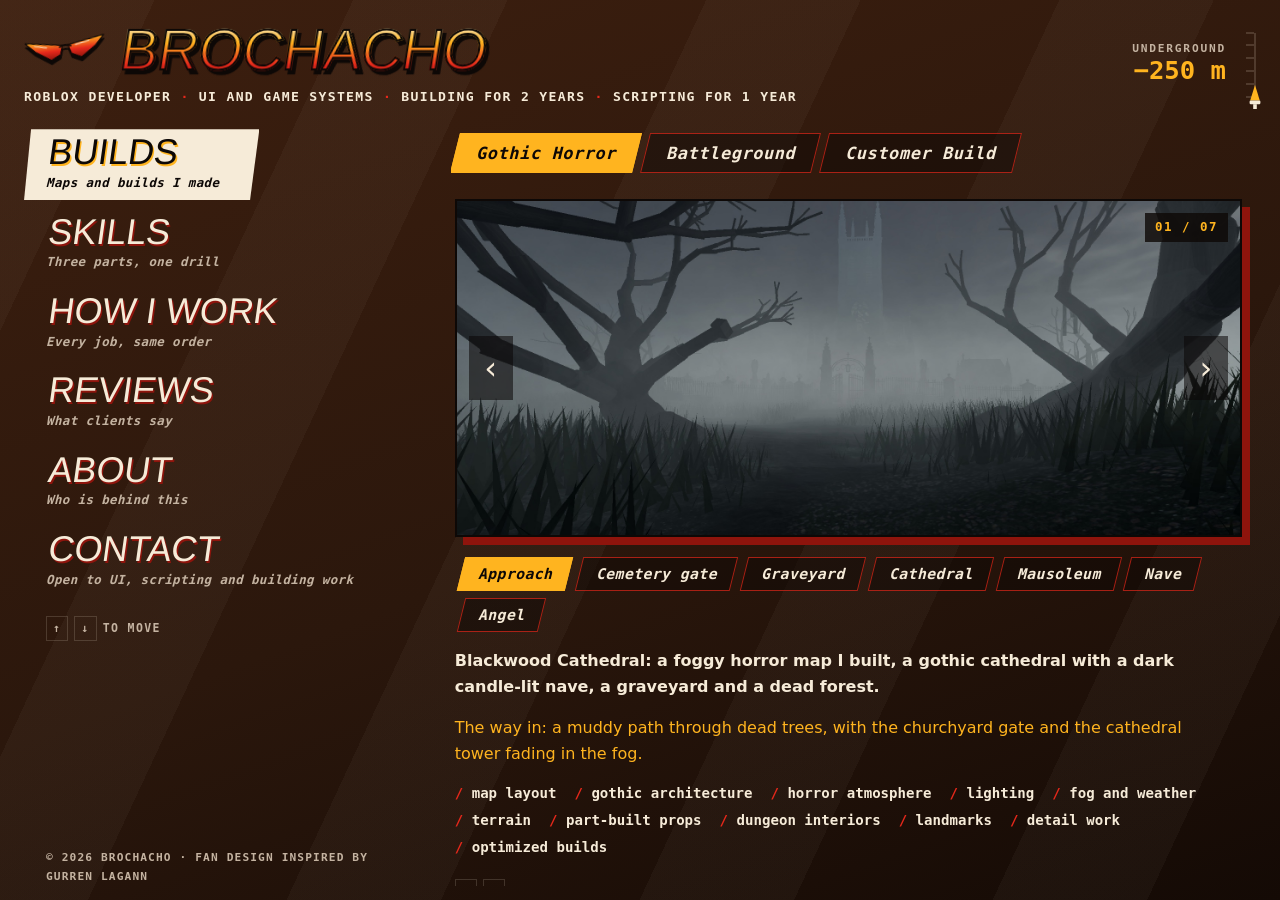
==== commit cb7a1ba0: "Bump app.js cache version so the new tab shows Co-Authored-By: Claude Opus 5.5 <noreply@anthropic.co" ====
--- a/index.html
+++ b/index.html
@@ -10,7 +10,7 @@
   <link rel="preconnect" href="https://fonts.googleapis.com">
   <link rel="preconnect" href="https://fonts.gstatic.com" crossorigin>
   <link rel="stylesheet" href="https://fonts.googleapis.com/css2?family=Chakra+Petch:ital,wght@0,500;0,600;0,700;1,600&family=Dela+Gothic+One&family=Zen+Kaku+Gothic+New:wght@400;500;700&display=swap">
-  <link rel="stylesheet" href="styles.css?v=8">
+  <link rel="stylesheet" href="styles.css?v=9">
 </head>
 <body>
 
@@ -130,13 +130,13 @@
 
     <section class="panel" id="p-method" role="tabpanel" aria-labelledby="m-method" hidden>
       <p class="eyebrow"><span class="kj">掘削手順</span><span>The drill method</span></p>
-      <p class="lede">Every job runs in the same order. Break the order and two people's code collides.</p>
+      <p class="lede">Every map goes through the same five steps, so nothing finished has to be redone.</p>
       <ol class="steps">
-        <li class="step" style="--i:0"><span class="n">01</span><h3>Pull</h3><p>Every session starts with <code>git pull</code>. Two of us share one repo, so conflicts get stopped before they start.</p></li>
-        <li class="step" style="--i:1"><span class="n">02</span><h3>Write in files</h3><p>Code is written in files, not in Studio, and flows into Studio through Rojo.</p></li>
-        <li class="step" style="--i:2"><span class="n">03</span><h3>Clean up</h3><p>After every change, StyLua formats the code and Selene catches mistakes.</p></li>
-        <li class="step" style="--i:3"><span class="n">04</span><h3>Only what's asked</h3><p>On client work, only what was requested changes. If something else catches my eye, I ask first.</p></li>
-        <li class="step" style="--i:4"><span class="n">05</span><h3>Ship</h3><p>A short commit that says what changed, then push.</p></li>
+        <li class="step" style="--i:0"><span class="n">01</span><h3>Brief and references</h3><p>You send the idea and a few reference pictures. I ask about size, player count and style before I touch Studio.</p></li>
+        <li class="step" style="--i:1"><span class="n">02</span><h3>Blockout</h3><p>A quick grey layout of the whole map, so we can check size, paths and flow together early.</p></li>
+        <li class="step" style="--i:2"><span class="n">03</span><h3>Detail</h3><p>Every piece gets finished down to the small stuff: rivets, hinges, chains, trims, moss and cracks.</p></li>
+        <li class="step" style="--i:3"><span class="n">04</span><h3>Lighting and mood</h3><p>Fog, sky, colour and light sources tuned to the theme, from a bright arena to a dark horror church.</p></li>
+        <li class="step" style="--i:4"><span class="n">05</span><h3>Daily screenshots</h3><p>You see progress every day and can ask for changes. I only change what you asked for.</p></li>
       </ol>
     </section>
 
@@ -189,18 +189,18 @@
         <div class="about-text">
           <p class="eyebrow"><span class="kj">自己紹介</span><span>About</span></p>
           <h2><span>Who the hell is Brochacho?</span></h2>
-          <p class="intro">I build UI and game systems for Roblox: panels, shops, NPC dialogue, player saves. I've been building for 2 years and scripting for 1. Once I start drilling into a job, I don't stop until I'm through.</p>
+          <p class="intro">I build maps for Roblox: horror maps, battleground arenas, lobbies and towns, plus the UI and scripts behind them. I've been building for 2 years and scripting for 1. Once I start drilling into a job, I don't stop until I'm through.</p>
           <article class="now">
-            <p class="eyebrow">Main project · Roblox</p>
-            <h3>Ride A Waifu</h3>
-            <p class="meta">2-person team · Since October 2026 · Rojo + Team Create</p>
-            <p>A collection game where you find characters sleeping across the map, wake them up, and ride back to your ranch together. My teammate builds the world, riding and the day-night cycle. I build the UI, the hub stalls, the economy screens and player saves.</p>
+            <p class="eyebrow">What I do · Roblox</p>
+            <h3>Maps and builds</h3>
+            <p class="meta">Commissions · Part-built in Studio · Daily progress shots</p>
+            <p>I turn an idea and a few references into a finished map: layout, buildings, props, terrain, lighting and atmosphere. Look in Builds for a foggy gothic cathedral with a graveyard, and a battleground arena inspired by Gurren Lagann.</p>
             <dl class="stats">
-              <div><dt>Rarity tiers</dt><dd>6</dd></div>
-              <div><dt>Stall NPCs</dt><dd>4</dd></div>
-              <div><dt>Autosave</dt><dd>60 s</dd></div>
-              <div><dt>Shop restock</dt><dd>5 min</dd></div>
-              <div><dt>Commits, 15 mine</dt><dd>72</dd></div>
+              <div><dt>Years building</dt><dd>2</dd></div>
+              <div><dt>Year scripting</dt><dd>1</dd></div>
+              <div><dt>Maps in Builds</dt><dd>2</dd></div>
+              <div><dt>Screens to look at</dt><dd>15</dd></div>
+              <div><dt>Progress updates</dt><dd>Daily</dd></div>
             </dl>
           </article>
           <blockquote class="quote">
@@ -273,6 +273,6 @@
   <footer class="foot">© 2026 Brochacho · Fan design inspired by Gurren Lagann</footer>
 </div>
 
-<script src="app.js?v=8"></script>
+<script src="app.js?v=10"></script>
 </body>
 </html>
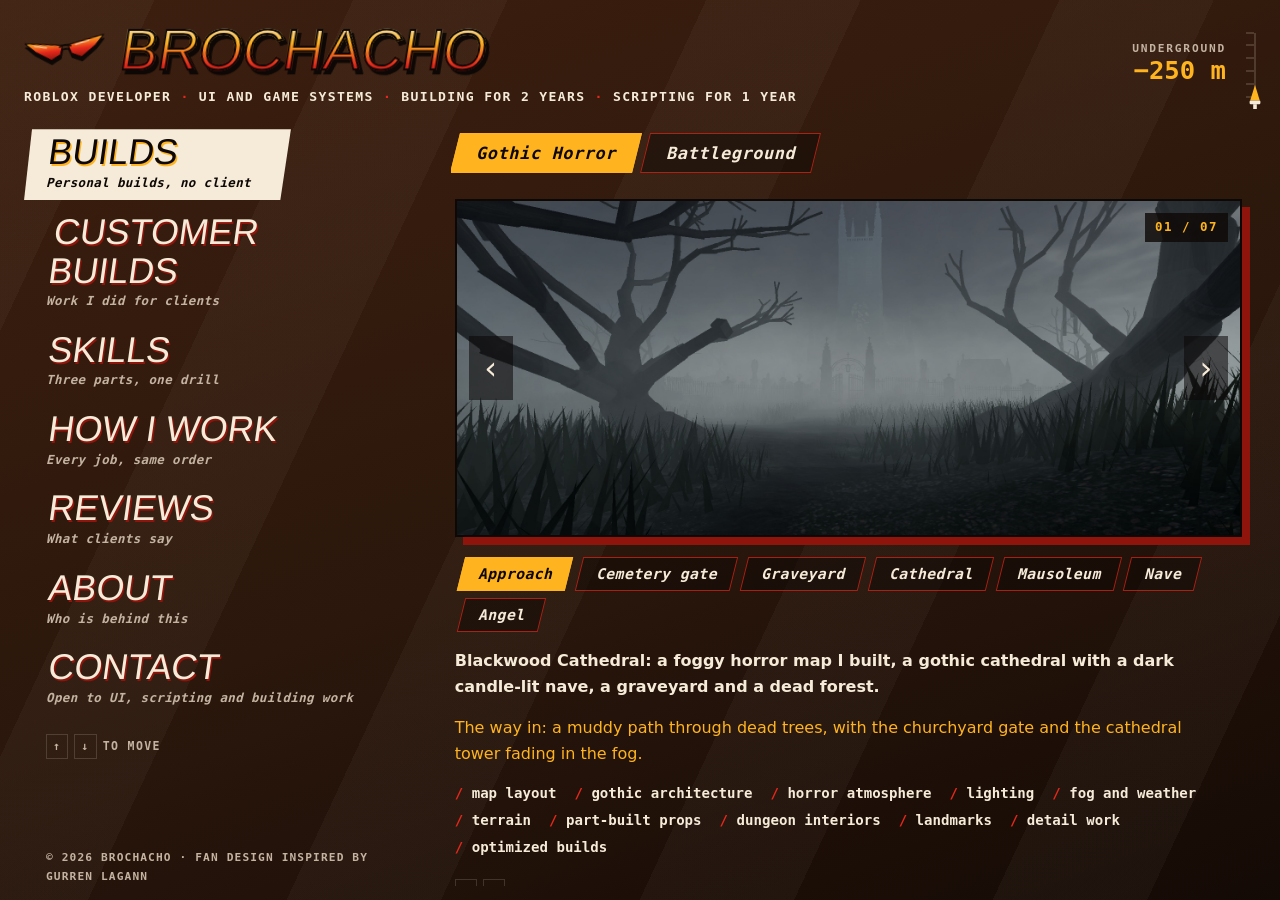
==== commit 53ec1d68: "Customer Builds section with client @tags; Builds is now personal builds only Co-Authored-By: Claude" ====
--- a/index.html
+++ b/index.html
@@ -10,12 +10,13 @@
   <link rel="preconnect" href="https://fonts.googleapis.com">
   <link rel="preconnect" href="https://fonts.gstatic.com" crossorigin>
   <link rel="stylesheet" href="https://fonts.googleapis.com/css2?family=Chakra+Petch:ital,wght@0,500;0,600;0,700;1,600&family=Dela+Gothic+One&family=Zen+Kaku+Gothic+New:wght@400;500;700&display=swap">
-  <link rel="stylesheet" href="styles.css?v=9">
+  <link rel="stylesheet" href="styles.css?v=10">
 </head>
 <body>
 
 <div class="sky" aria-hidden="true">
   <div class="layer z0 on"></div>
+  <div class="layer z0"></div>
   <div class="layer z1"></div>
   <div class="layer z2"></div>
   <div class="layer z3"></div>
@@ -63,7 +64,10 @@
 
   <nav class="menu" role="tablist" aria-orientation="vertical" aria-label="Sections">
     <button class="m-item" role="tab" id="m-games" aria-controls="p-games" aria-selected="true" tabindex="0">
-      <span class="m-title">Builds</span><span class="m-sub">Maps and builds I made</span>
+      <span class="m-title">Builds</span><span class="m-sub">Personal builds, no client</span>
+    </button>
+    <button class="m-item" role="tab" id="m-clients" aria-controls="p-clients" aria-selected="false" tabindex="-1">
+      <span class="m-title">Customer Builds</span><span class="m-sub">Work I did for clients</span>
     </button>
     <button class="m-item" role="tab" id="m-skills" aria-controls="p-skills" aria-selected="false" tabindex="-1">
       <span class="m-title">Skills</span><span class="m-sub">Three parts, one drill</span>
@@ -88,7 +92,7 @@
     <!-- Builds: filled from the BUILDS array at the top of app.js -->
     <section class="panel" id="p-games" role="tabpanel" aria-labelledby="m-games">
       <div class="viewer">
-        <div id="shot-stage" role="tabpanel">
+        <div class="shot-stage" role="tabpanel">
           <figure class="screen">
             <img alt="" width="1914" height="778">
             <span class="s-count" aria-hidden="true"></span>
@@ -98,6 +102,23 @@
         <p class="lead-line">Spiral Crater: a battleground map I built, inspired by Gurren Lagann and The Strongest Battlegrounds.</p>
         <p class="cap" aria-live="polite"></p>
         <ul class="skills" aria-label="What I work on"></ul>
+        <p class="hint"><kbd>←</kbd><kbd>→</kbd> to switch screens</p>
+      </div>
+    </section>
+
+    <!-- Customer Builds: filled from CLIENT_PROJECTS in app.js -->
+    <section class="panel" id="p-clients" role="tabpanel" aria-labelledby="m-clients" hidden>
+      <div class="viewer">
+        <div class="shot-stage" role="tabpanel">
+          <figure class="screen">
+            <img alt="" width="1914" height="778">
+            <span class="s-count" aria-hidden="true"></span>
+          </figure>
+        </div>
+        <div class="tabs" role="tablist" aria-label="Build screens"></div>
+        <p class="client-tag"><span></span></p>
+        <p class="lead-line"></p>
+        <p class="cap" aria-live="polite"></p>
         <p class="hint"><kbd>←</kbd><kbd>→</kbd> to switch screens</p>
       </div>
     </section>
@@ -273,6 +294,6 @@
   <footer class="foot">© 2026 Brochacho · Fan design inspired by Gurren Lagann</footer>
 </div>
 
-<script src="app.js?v=10"></script>
+<script src="app.js?v=11"></script>
 </body>
 </html>
--- a/styles.css
+++ b/styles.css
@@ -741,3 +741,19 @@
 .s-nav:focus-visible { outline: 2px solid var(--flame); outline-offset: 2px; }
 .s-prev { left: 12px; }
 .s-next { right: 12px; }
+
+/* Customer Builds: client name tag */
+.client-tag { margin: 2px 0 0; }
+.client-tag span {
+  display: inline-block;
+  padding: 6px 16px;
+  font-family: var(--f-hud);
+  font-style: italic;
+  font-weight: 700;
+  font-size: 1.05rem;
+  letter-spacing: .02em;
+  color: var(--ink);
+  background: var(--bone);
+  border: 2px solid var(--flame);
+  transform: skewX(-14deg);
+}
